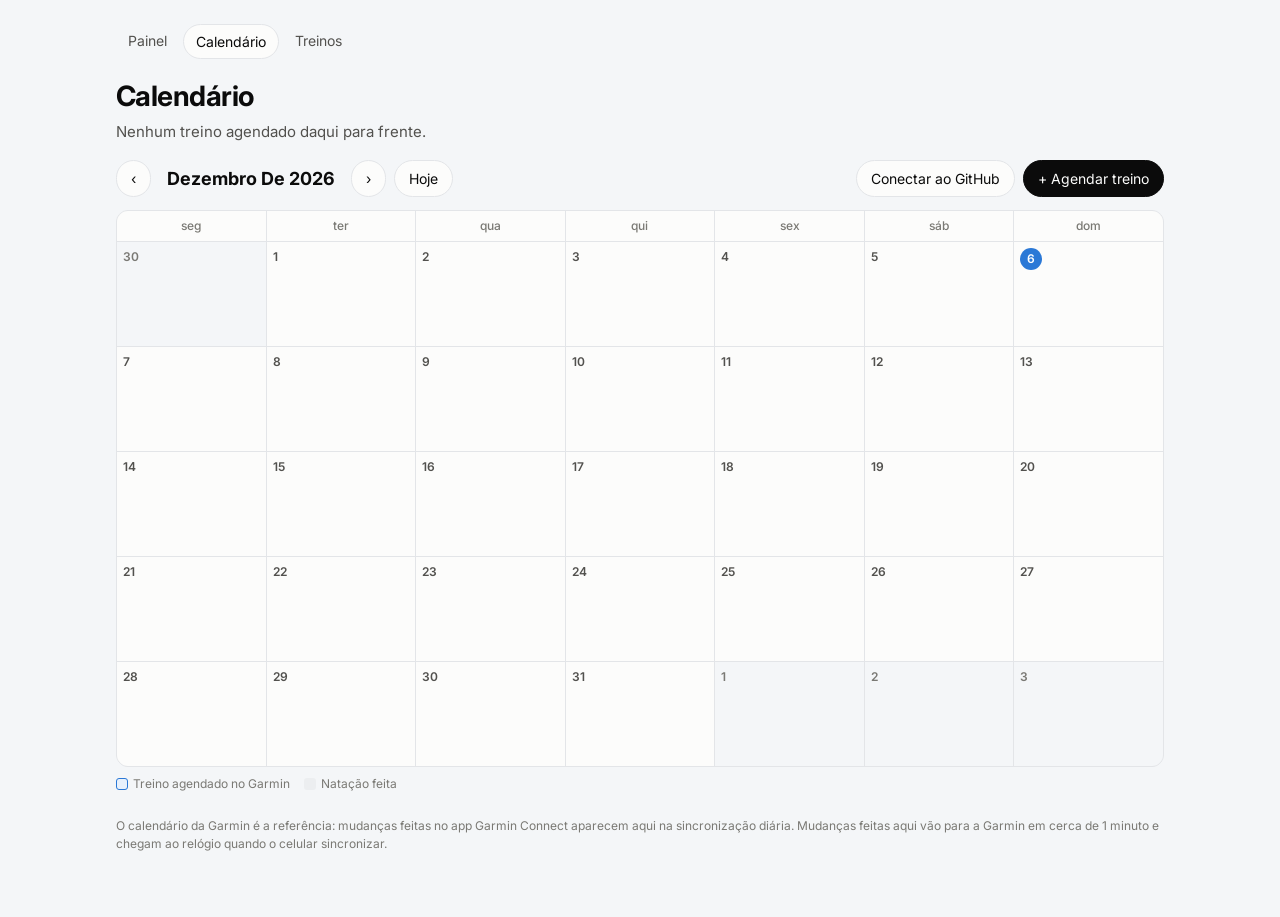
==== docs/calendario.html @ c6b4158e "Página de calendário ligada ao calendário da Garmin Mostra treinos agendados e natações feitas por m" ====
<!doctype html>
<html lang="pt-BR">
<head>
<meta charset="utf-8">
<meta name="viewport" content="width=device-width, initial-scale=1">
<title>Calendário de Treinos</title>
<link rel="preconnect" href="https://fonts.googleapis.com">
<link href="https://fonts.googleapis.com/css2?family=Inter:wght@400;500;600;700&display=swap" rel="stylesheet">
<link rel="stylesheet" href="estilo.css">
<style>
.barra { display: flex; align-items: center; gap: 8px; margin: 16px 0 12px; flex-wrap: wrap; }
.barra h2 { font-size: 18px; margin: 0 8px; min-width: 150px; text-transform: capitalize; }
.btn {
  border: 1px solid var(--border); background: var(--surface); color: var(--text);
  padding: 7px 14px; border-radius: 999px; font: inherit; font-size: 14px; cursor: pointer;
}
.btn.prim { background: var(--text); color: var(--surface); border-color: var(--text); }
.btn.perigo { color: #c2410c; }
.btn:disabled { opacity: .5; cursor: default; }
.espaco { flex: 1; }
.status { font-size: 13px; color: var(--text-2); }
.grade { display: grid; grid-template-columns: repeat(7, 1fr); gap: 1px; background: var(--border); border: 1px solid var(--border); border-radius: 12px; overflow: hidden; }
.grade .cab { background: var(--surface); text-align: center; font-size: 12px; color: var(--muted); padding: 6px 0; font-weight: 500; }
.dia { background: var(--surface); min-height: 104px; padding: 6px; display: flex; flex-direction: column; gap: 4px; }
.dia.fora { background: var(--bg); }
.dia.fora .num { color: var(--muted); }
.dia .num { font-size: 12px; font-weight: 600; color: var(--text-2); }
.dia.hoje .num { background: var(--s1); color: #fff; border-radius: 999px; width: 22px; height: 22px; display: grid; place-items: center; }
.chip {
  display: block; width: 100%; text-align: left; font: inherit; font-size: 12px; line-height: 1.3;
  border-radius: 6px; padding: 4px 6px; cursor: pointer; border: 1px solid transparent; color: var(--text);
  overflow: hidden; text-overflow: ellipsis; white-space: nowrap; text-decoration: none;
}
.chip.plano { background: var(--accent-wash); border-color: var(--s1); }
.chip.plano.passado { opacity: .6; }
.chip.feito { background: var(--grid); }
.chip.pendente { border-style: dashed; opacity: .7; }
.chip b { font-weight: 600; }
.agenda { display: none; }
.agenda .linha { display: grid; grid-template-columns: 64px 1fr; gap: 10px; padding: 10px 0; border-top: 1px solid var(--grid); }
.agenda .linha:first-child { border-top: 0; }
.agenda .d { font-size: 13px; color: var(--text-2); }
.agenda .d b { display: block; font-size: 18px; color: var(--text); }
.agenda .linha.hoje .d b { color: var(--s1); }
.agenda .itens { display: flex; flex-direction: column; gap: 6px; }
.agenda .chip { font-size: 14px; padding: 8px 10px; white-space: normal; }
@media (max-width: 720px) { .grade { display: none; } .agenda { display: block; } }
.leg { display: flex; gap: 14px; font-size: 12px; color: var(--muted); margin-top: 8px; flex-wrap: wrap; }
.leg i { display: inline-block; width: 12px; height: 12px; border-radius: 3px; margin-right: 5px; vertical-align: -2px; }
dialog { border: 1px solid var(--border); border-radius: 14px; background: var(--surface); color: var(--text); padding: 20px; width: min(440px, calc(100vw - 32px)); }
dialog::backdrop { background: rgba(0,0,0,.4); }
dialog h3 { margin: 0 0 4px; font-size: 18px; }
dialog p { color: var(--text-2); font-size: 14px; margin: 6px 0; }
dialog label { display: block; font-size: 13px; color: var(--text-2); margin: 12px 0 4px; }
dialog input, dialog select { width: 100%; font: inherit; padding: 8px 10px; border-radius: 8px; border: 1px solid var(--border); background: var(--bg); color: var(--text); }
dialog .acoes { display: flex; gap: 8px; justify-content: flex-end; margin-top: 16px; flex-wrap: wrap; }
dialog ol { padding-left: 20px; font-size: 14px; color: var(--text-2); }
.aviso { font-size: 13px; background: var(--accent-wash); border-radius: 8px; padding: 8px 10px; color: var(--text-2); }
</style>
</head>
<body>
<main>
  <nav class="site-nav"><a href="./">Painel</a><a href="calendario.html" aria-current="page">Calendário</a><a href="treinos.html">Treinos</a></nav>
  <header>
    <h1>Calendário</h1>
    <p id="resumo">Treinos agendados no Garmin Connect e natações feitas.</p>
  </header>

  <div class="barra">
    <button class="btn" id="ant" aria-label="Mês anterior">‹</button>
    <h2 id="mes"></h2>
    <button class="btn" id="prox" aria-label="Próximo mês">›</button>
    <button class="btn" id="hoje">Hoje</button>
    <span class="espaco"></span>
    <button class="btn" id="conectar">Conectar ao GitHub</button>
    <button class="btn prim" id="novo">+ Agendar treino</button>
  </div>
  <p class="status" id="status" aria-live="polite"></p>

  <section class="grade" id="grade"></section>
  <section class="card agenda" id="agenda"></section>
  <div class="leg">
    <span><i style="background:var(--accent-wash);border:1px solid var(--s1)"></i>Treino agendado no Garmin</span>
    <span><i style="background:var(--grid)"></i>Natação feita</span>
  </div>

  <footer>O calendário da Garmin é a referência: mudanças feitas no app Garmin Connect aparecem aqui na sincronização diária. Mudanças feitas aqui vão para a Garmin em cerca de 1 minuto e chegam ao relógio quando o celular sincronizar.</footer>
</main>

<dialog id="dlg-item">
  <h3 id="item-nome"></h3>
  <p id="item-info"></p>
  <p><a id="item-link" href="#">Ver o treino passo a passo</a></p>
  <label for="item-data">Mudar para o dia</label>
  <input type="date" id="item-data">
  <div class="acoes">
    <button class="btn perigo" id="item-remover">Tirar do calendário</button>
    <button class="btn" id="item-fechar">Fechar</button>
    <button class="btn prim" id="item-mover">Mudar dia</button>
  </div>
</dialog>

<dialog id="dlg-novo">
  <h3>Agendar treino</h3>
  <label for="novo-treino">Treino</label>
  <select id="novo-treino"></select>
  <label for="novo-data">Dia</label>
  <input type="date" id="novo-data">
  <div class="acoes">
    <button class="btn" id="novo-fechar">Cancelar</button>
    <button class="btn prim" id="novo-ok">Agendar</button>
  </div>
</dialog>

<dialog id="dlg-token">
  <h3>Conectar ao GitHub</h3>
  <p>Para mudar o calendário daqui, a página precisa de um token do GitHub que só consegue disparar os fluxos deste repositório. Ele fica salvo só neste navegador.</p>
  <ol>
    <li>Abra <a href="https://github.com/settings/personal-access-tokens/new" target="_blank" rel="noopener">GitHub → Fine-grained token</a>.</li>
    <li>Em <em>Repository access</em>, escolha <em>Only select repositories</em> → <code>natacao</code>.</li>
    <li>Em <em>Permissions</em>: <strong>Actions: Read and write</strong> e <strong>Contents: Read-only</strong>.</li>
    <li>Gere, copie e cole abaixo.</li>
  </ol>
  <label for="token">Token</label>
  <input type="password" id="token" autocomplete="off" placeholder="github_pat_…">
  <p class="aviso">Não use um token com mais permissões que isso. Para revogar, apague-o nas configurações do GitHub.</p>
  <div class="acoes">
    <button class="btn perigo" id="token-sair">Desconectar</button>
    <button class="btn" id="token-fechar">Fechar</button>
    <button class="btn prim" id="token-ok">Salvar</button>
  </div>
</dialog>

<script src="comum.js"></script>
<script>
const REPO = "fernandalpcosta/natacao";
const DIAS = ["seg", "ter", "qua", "qui", "sex", "sáb", "dom"];
const $ = id => document.getElementById(id);
const iso = d => `${d.getFullYear()}-${String(d.getMonth() + 1).padStart(2, "0")}-${String(d.getDate()).padStart(2, "0")}`;
const hojeISO = iso(new Date());

let CAL = [], FEITAS = [], TREINOS = [], pendentes = [];
let ref = new Date(); ref.setDate(1);
let atual = null;

const lerToken = () => { try { return localStorage.getItem("gh-token") || ""; } catch (e) { return ""; } };
const gravarToken = t => { try { t ? localStorage.setItem("gh-token", t) : localStorage.removeItem("gh-token"); } catch (e) {} };
const status = t => { $("status").textContent = t; };

async function carregarCalendario() {
  const tok = lerToken();
  if (tok) {
    // Direto do repositório: não espera o GitHub Pages republicar.
    const r = await fetch(`https://api.github.com/repos/${REPO}/contents/docs/data/calendario.json?ref=main`, { headers: { Authorization: `Bearer ${tok}`, Accept: "application/vnd.github.raw+json" }, cache: "no-store" });
    if (r.ok) return r.json();
  }
  const r = await fetch("data/calendario.json", { cache: "no-store" });
  return r.ok ? r.json() : [];
}

function treinoDe(item) { return TREINOS.find(t => t.arquivo.replace(".fit", "") === item.treino); }

function chipPlano(item) {
  const t = treinoDe(item);
  const a = document.createElement("button");
  a.className = "chip plano" + (item.data < hojeISO ? " passado" : "") + (item.pendente ? " pendente" : "");
  const b = document.createElement("b"); b.textContent = item.nome;
  a.appendChild(b);
  if (t) a.appendChild(document.createTextNode(` · ${(t.total_m / 1000).toFixed(1).replace(".", ",")} km`));
  if (item.pendente) a.appendChild(document.createTextNode(" · enviando…"));
  a.title = item.nome;
  a.addEventListener("click", () => abrirItem(item));
  return a;
}

function chipFeito(r) {
  const a = document.createElement("a");
  a.className = "chip feito"; a.href = `sessao.html?id=${r.id}`;
  a.textContent = `✓ ${(r.distancia_m / 1000).toFixed(1).replace(".", ",")} km${r.tipo === "open_water_swimming" ? " mar" : ""}`;
  a.title = r.treino || "Natação feita";
  return a;
}

function itensDoDia(d) {
  const plano = [...CAL, ...pendentes].filter(i => i.data === d);
  const feitas = FEITAS.filter(r => r.data === d);
  return [...plano.map(chipPlano), ...feitas.map(chipFeito)];
}

function render() {
  $("mes").textContent = ref.toLocaleDateString("pt-BR", { month: "long", year: "numeric" });
  const grade = $("grade"); grade.replaceChildren();
  for (const d of DIAS) { const c = document.createElement("div"); c.className = "cab"; c.textContent = d; grade.appendChild(c); }
  const ini = new Date(ref); ini.setDate(1 - ((ref.getDay() + 6) % 7));
  const agenda = $("agenda"); agenda.replaceChildren();
  for (let i = 0; i < 42; i++) {
    const dia = new Date(ini); dia.setDate(ini.getDate() + i);
    if (i >= 35 && dia.getMonth() !== ref.getMonth()) break;
    const d = iso(dia), itens = itensDoDia(d);
    const cel = document.createElement("div");
    cel.className = "dia" + (dia.getMonth() !== ref.getMonth() ? " fora" : "") + (d === hojeISO ? " hoje" : "");
    const n = document.createElement("span"); n.className = "num"; n.textContent = dia.getDate(); cel.appendChild(n);
    itens.forEach(x => cel.appendChild(x));
    grade.appendChild(cel);
    // Agenda (celular): só dias do mês com algo, e hoje.
    if (dia.getMonth() === ref.getMonth() && (itens.length || d === hojeISO)) {
      const l = document.createElement("div"); l.className = "linha" + (d === hojeISO ? " hoje" : "");
      const dd = document.createElement("div"); dd.className = "d";
      const b = document.createElement("b"); b.textContent = dia.getDate();
      dd.append(b, document.createTextNode(DIAS[(dia.getDay() + 6) % 7]));
      const it = document.createElement("div"); it.className = "itens";
      if (itens.length) itensDoDia(d).forEach(x => it.appendChild(x)); else it.textContent = "Hoje, nada agendado";
      l.append(dd, it); agenda.appendChild(l);
    }
  }
  if (!agenda.children.length) agenda.textContent = "Nada neste mês.";
  $("conectar").textContent = lerToken() ? "GitHub conectado" : "Conectar ao GitHub";
}

function abrirItem(item) {
  atual = item;
  $("item-nome").textContent = item.nome;
  const t = treinoDe(item);
  $("item-info").textContent = `${new Date(item.data + "T12:00").toLocaleDateString("pt-BR", { weekday: "long", day: "numeric", month: "long" })}${t ? ` · ${t.total_m.toLocaleString("pt-BR")} m` : ""}`;
  $("item-link").href = t ? `treinos.html#${item.treino}` : "https://connect.garmin.com/modern/calendar";
  $("item-link").textContent = t ? "Ver o treino passo a passo" : "Abrir no Garmin Connect";
  $("item-data").value = item.data;
  const pode = !item.pendente && item.agendamento_id;
  $("item-mover").disabled = $("item-remover").disabled = !pode;
  $("dlg-item").showModal();
}

async function disparar(inputs, descricao) {
  const tok = lerToken();
  if (!tok) {
    status(`Para ${descricao}, conecte ao GitHub primeiro (botão "Conectar ao GitHub"), ou use Actions → Calendario de treinos no GitHub.`);
    $("dlg-token").showModal();
    return false;
  }
  const r = await fetch(`https://api.github.com/repos/${REPO}/actions/workflows/calendario.yml/dispatches`, {
    method: "POST", headers: { Authorization: `Bearer ${tok}`, Accept: "application/vnd.github+json" },
    body: JSON.stringify({ ref: "main", inputs }),
  });
  if (r.status !== 204) { status(`O GitHub recusou o pedido (HTTP ${r.status}). Confira o token e as permissões.`); return false; }
  status(`Pedido enviado: ${descricao}. A Garmin atualiza em cerca de 1 minuto…`);
  esperarMudanca();
  return true;
}

async function esperarMudanca() {
  const antes = JSON.stringify(CAL);
  for (let i = 0; i < 24; i++) {
    await new Promise(r => setTimeout(r, 10000));
    const novo = await carregarCalendario().catch(() => null);
    if (novo && JSON.stringify(novo) !== antes) {
      CAL = novo; pendentes = []; render();
      status("Calendário atualizado na Garmin. O relógio recebe na próxima sincronização do celular.");
      return;
    }
  }
  status("Ainda não atualizou. Veja em Actions → Calendario de treinos no GitHub se houve erro.");
}

$("item-mover").addEventListener("click", async () => {
  const nova = $("item-data").value;
  if (!nova || nova === atual.data) return;
  $("dlg-item").close();
  if (await disparar({ acao: "mover", agendamento_id: String(atual.agendamento_id), data: nova }, `mover ${atual.nome} para ${dataBR(nova)}`)) {
    CAL = CAL.filter(i => i !== atual); pendentes.push({ ...atual, data: nova, pendente: true }); render();
  }
});
$("item-remover").addEventListener("click", async () => {
  if (!confirm(`Tirar "${atual.nome}" do calendário da Garmin? O treino continua na sua biblioteca.`)) return;
  $("dlg-item").close();
  if (await disparar({ acao: "remover", agendamento_id: String(atual.agendamento_id) }, `tirar ${atual.nome} do calendário`)) {
    CAL = CAL.filter(i => i !== atual); render();
  }
});
$("item-fechar").addEventListener("click", () => $("dlg-item").close());

$("novo").addEventListener("click", () => { $("novo-data").value = hojeISO; $("dlg-novo").showModal(); });
$("novo-fechar").addEventListener("click", () => $("dlg-novo").close());
$("novo-ok").addEventListener("click", async () => {
  const stem = $("novo-treino").value, data = $("novo-data").value;
  if (!stem || !data) return;
  $("dlg-novo").close();
  const t = TREINOS.find(x => x.arquivo === stem + ".fit");
  if (await disparar({ acao: "agendar", treino: stem, data }, `agendar ${t.nome} em ${dataBR(data)}`)) {
    pendentes.push({ data, nome: t.nome, treino: stem, pendente: true }); render();
  }
});

$("conectar").addEventListener("click", () => { $("token").value = ""; $("dlg-token").showModal(); });
$("token-fechar").addEventListener("click", () => $("dlg-token").close());
$("token-sair").addEventListener("click", () => { gravarToken(""); $("dlg-token").close(); render(); status("Desconectado. O token foi apagado deste navegador."); });
$("token-ok").addEventListener("click", async () => {
  const t = $("token").value.trim(); if (!t) return;
  const r = await fetch(`https://api.github.com/repos/${REPO}/actions/workflows/calendario.yml`, { headers: { Authorization: `Bearer ${t}` } });
  if (!r.ok) { status(`Esse token não acessa o repositório (HTTP ${r.status}).`); return; }
  gravarToken(t); $("dlg-token").close(); render(); status("GitHub conectado. Agora dá para mudar o calendário por aqui.");
});

$("ant").addEventListener("click", () => { ref.setMonth(ref.getMonth() - 1); render(); });
$("prox").addEventListener("click", () => { ref.setMonth(ref.getMonth() + 1); render(); });
$("hoje").addEventListener("click", () => { ref = new Date(); ref.setDate(1); render(); });

Promise.all([carregarCalendario(), fetch("data/metricas.json").then(r => r.json()), fetch("treinos/index.json").then(r => r.json())]).then(([cal, met, tr]) => {
  CAL = cal; FEITAS = met; TREINOS = tr;
  const sel = $("novo-treino");
  for (const t of TREINOS) { const o = document.createElement("option"); o.value = t.arquivo.replace(".fit", ""); o.textContent = `${t.nome} · ${t.total_m.toLocaleString("pt-BR")} m`; sel.appendChild(o); }
  const prox = CAL.filter(i => i.data >= hojeISO);
  $("resumo").textContent = prox.length ? `Próximo treino: ${prox[0].nome}, ${dataBR(prox[0].data)}.` : "Nenhum treino agendado daqui para frente.";
  render();
});
</script>
</body>
</html>
---- docs/estilo.css ----
:root {
  color-scheme: light;
  --bg: #f4f6f8;
  --surface: #fcfcfb;
  --border: #e3e5e8;
  --grid: #eceef0;
  --text: #0b0b0b;
  --text-2: #52514e;
  --muted: #7a7974;
  --s1: #2a78d6;
  --s2: #eb6834;
  --s3: #1baf7a;
  --s4: #eda100;
  --s5: #e87ba4;
  --accent-wash: #e8f1fc;
}
@media (prefers-color-scheme: dark) {
  :root:not([data-theme="light"]) {
    color-scheme: dark;
    --bg: #111111;
    --surface: #1a1a19;
    --border: #2c2c2a;
    --grid: #262624;
    --text: #f0efec;
    --text-2: #c3c2b7;
    --muted: #8f8e86;
    --s1: #3987e5;
    --s2: #d95926;
    --s3: #199e70;
    --s4: #c98500;
    --s5: #d55181;
    --accent-wash: #16263a;
  }
}
:root[data-theme="dark"] {
  color-scheme: dark;
  --bg: #111111;
  --surface: #1a1a19;
  --border: #2c2c2a;
  --grid: #262624;
  --text: #f0efec;
  --text-2: #c3c2b7;
  --muted: #8f8e86;
  --s1: #3987e5;
  --s2: #d95926;
  --s3: #199e70;
  --s4: #c98500;
  --s5: #d55181;
  --accent-wash: #16263a;
}
* { box-sizing: border-box; }
body {
  margin: 0; background: var(--bg); color: var(--text);
  font: 15px/1.5 Inter, system-ui, -apple-system, sans-serif;
}
main { max-width: 1080px; margin: 0 auto; padding: 24px 16px 64px; }
header h1 { font-size: 28px; margin: 0 0 4px; letter-spacing: -0.02em; }
header p { margin: 0; color: var(--text-2); }
.filters { display: flex; gap: 8px; margin: 20px 0; flex-wrap: wrap; }
.filters button {
  border: 1px solid var(--border); background: var(--surface); color: var(--text-2);
  padding: 6px 14px; border-radius: 999px; font: inherit; font-size: 14px; cursor: pointer;
}
.filters button[aria-pressed="true"] { background: var(--text); color: var(--surface); border-color: var(--text); }
.tiles { display: grid; grid-template-columns: repeat(auto-fit, minmax(170px, 1fr)); gap: 12px; }
.tile, .card { background: var(--surface); border: 1px solid var(--border); border-radius: 12px; padding: 16px; }
.tile .label { color: var(--text-2); font-size: 13px; }
.tile .value { font-size: 28px; font-weight: 600; letter-spacing: -0.02em; margin-top: 2px; }
.tile .delta { font-size: 13px; color: var(--muted); }
.grid { display: grid; grid-template-columns: repeat(auto-fit, minmax(min(100%, 480px), 1fr)); gap: 12px; margin-top: 12px; }
.card h2 { font-size: 16px; margin: 0; }
.card .sub { color: var(--muted); font-size: 13px; margin: 2px 0 8px; }
.legend { display: flex; gap: 16px; font-size: 13px; color: var(--text-2); margin-bottom: 4px; flex-wrap: wrap; }
.legend i { display: inline-block; width: 14px; height: 2px; vertical-align: middle; margin-right: 6px; }
.chart { position: relative; }
.chart svg { display: block; width: 100%; height: auto; overflow: visible; }
.chart text { fill: var(--muted); font-size: 11px; font-family: inherit; }
.tip {
  position: absolute; pointer-events: none; background: var(--surface); border: 1px solid var(--border);
  border-radius: 8px; padding: 8px 10px; font-size: 13px; box-shadow: 0 4px 16px rgba(0,0,0,.12);
  white-space: nowrap; display: none; z-index: 2;
}
.tip .t { color: var(--muted); font-size: 12px; margin-bottom: 2px; }
.tip .r { display: flex; align-items: center; gap: 6px; }
.tip .r b { color: var(--text); }
.tip .r span { color: var(--text-2); }
.tip i { width: 12px; height: 2px; display: inline-block; }
details { margin-top: 8px; font-size: 13px; color: var(--text-2); }
summary { cursor: pointer; }
.tablewrap { overflow-x: auto; }
table { border-collapse: collapse; width: 100%; font-size: 13px; font-variant-numeric: tabular-nums; }
th, td { text-align: right; padding: 6px 8px; border-bottom: 1px solid var(--grid); white-space: nowrap; }
th:first-child, td:first-child { text-align: left; }
#t-ultimas th:nth-child(2), #t-ultimas td:nth-child(2) { text-align: left; }
th { color: var(--muted); font-weight: 500; }
.analise { margin-top: 12px; }
.analise h2 { font-size: 18px; margin: 0 0 4px; }
.analise h3 { font-size: 15px; margin: 18px 0 4px; }
.analise p, .analise li { color: var(--text-2); }
.analise strong { color: var(--text); }
.mix-row { display: grid; grid-template-columns: 80px 1fr 118px; gap: 8px; align-items: center; margin: 6px 0; font-size: 13px; }
.mix-row .bar { height: 14px; background: var(--s1); border-radius: 0 4px 4px 0; }
.mix-row .v { text-align: right; color: var(--text-2); font-variant-numeric: tabular-nums; }
footer { margin-top: 24px; color: var(--muted); font-size: 12px; }
.site-nav { display: flex; gap: 4px; margin: 0 0 16px; font-size: 14px; }
.site-nav a { color: var(--text-2); text-decoration: none; padding: 6px 12px; border-radius: 999px; }
.site-nav a[aria-current="page"] { background: var(--surface); color: var(--text); border: 1px solid var(--border); }
a { color: var(--s1); }
td a { color: inherit; text-decoration: underline; text-decoration-color: var(--border); text-underline-offset: 3px; }
td a:hover { text-decoration-color: currentColor; }
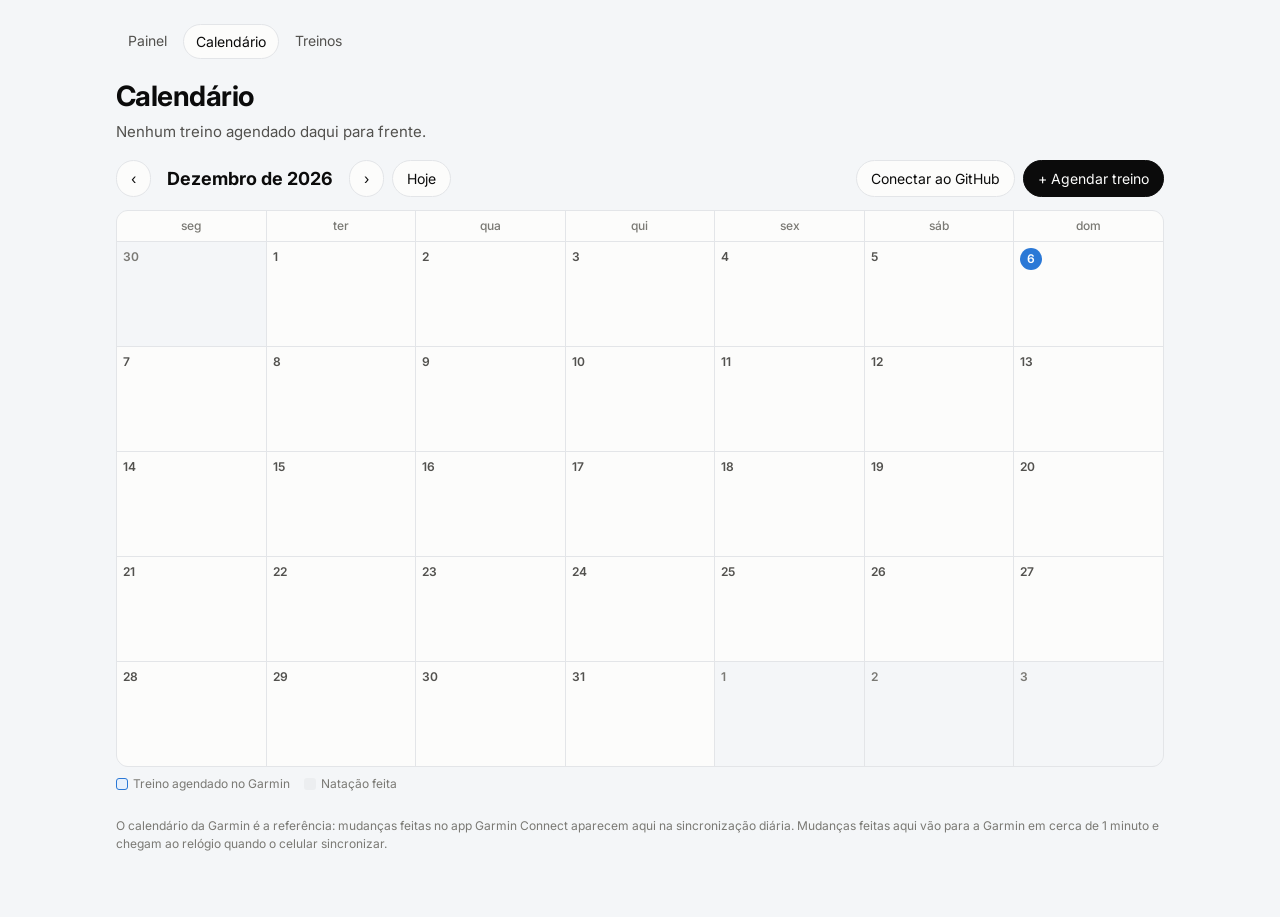
==== commit f05cccb7: "Calendário: título do mês e última semana completa Co-Authored-By: Claude Opus 5.5 <noreply@anthropi" ====
--- a/docs/calendario.html
+++ b/docs/calendario.html
@@ -9,7 +9,7 @@
 <link rel="stylesheet" href="estilo.css">
 <style>
 .barra { display: flex; align-items: center; gap: 8px; margin: 16px 0 12px; flex-wrap: wrap; }
-.barra h2 { font-size: 18px; margin: 0 8px; min-width: 150px; text-transform: capitalize; }
+.barra h2 { font-size: 18px; margin: 0 8px; min-width: 150px; }
 .btn {
   border: 1px solid var(--border); background: var(--surface); color: var(--text);
   padding: 7px 14px; border-radius: 999px; font: inherit; font-size: 14px; cursor: pointer;
@@ -188,14 +188,16 @@
 }
 
 function render() {
-  $("mes").textContent = ref.toLocaleDateString("pt-BR", { month: "long", year: "numeric" });
+  const nomeMes = ref.toLocaleDateString("pt-BR", { month: "long", year: "numeric" });
+  $("mes").textContent = nomeMes[0].toUpperCase() + nomeMes.slice(1);
   const grade = $("grade"); grade.replaceChildren();
   for (const d of DIAS) { const c = document.createElement("div"); c.className = "cab"; c.textContent = d; grade.appendChild(c); }
   const ini = new Date(ref); ini.setDate(1 - ((ref.getDay() + 6) % 7));
   const agenda = $("agenda"); agenda.replaceChildren();
-  for (let i = 0; i < 42; i++) {
+  const fim = new Date(ref.getFullYear(), ref.getMonth() + 1, 0);
+  const total = Math.ceil(((ref.getDay() + 6) % 7 + fim.getDate()) / 7) * 7;
+  for (let i = 0; i < total; i++) {
     const dia = new Date(ini); dia.setDate(ini.getDate() + i);
-    if (i >= 35 && dia.getMonth() !== ref.getMonth()) break;
     const d = iso(dia), itens = itensDoDia(d);
     const cel = document.createElement("div");
     cel.className = "dia" + (dia.getMonth() !== ref.getMonth() ? " fora" : "") + (d === hojeISO ? " hoje" : "");
